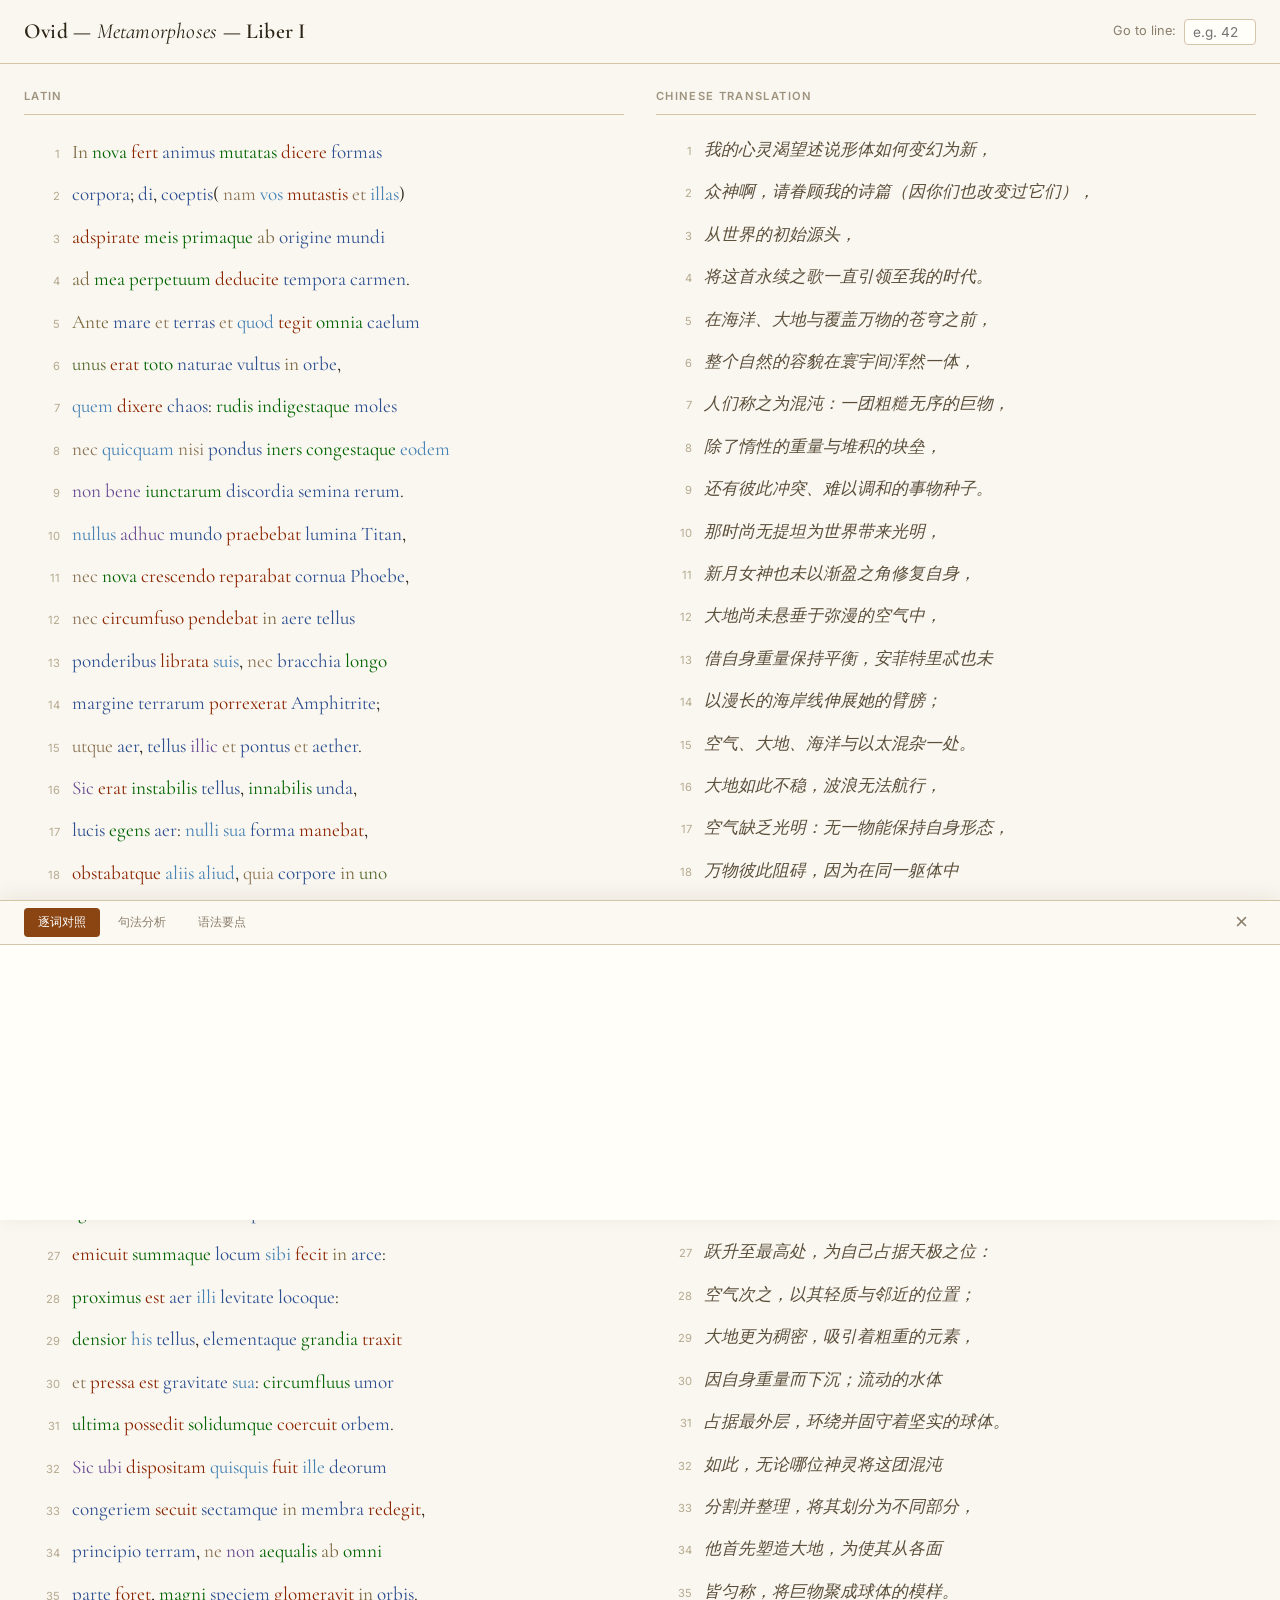
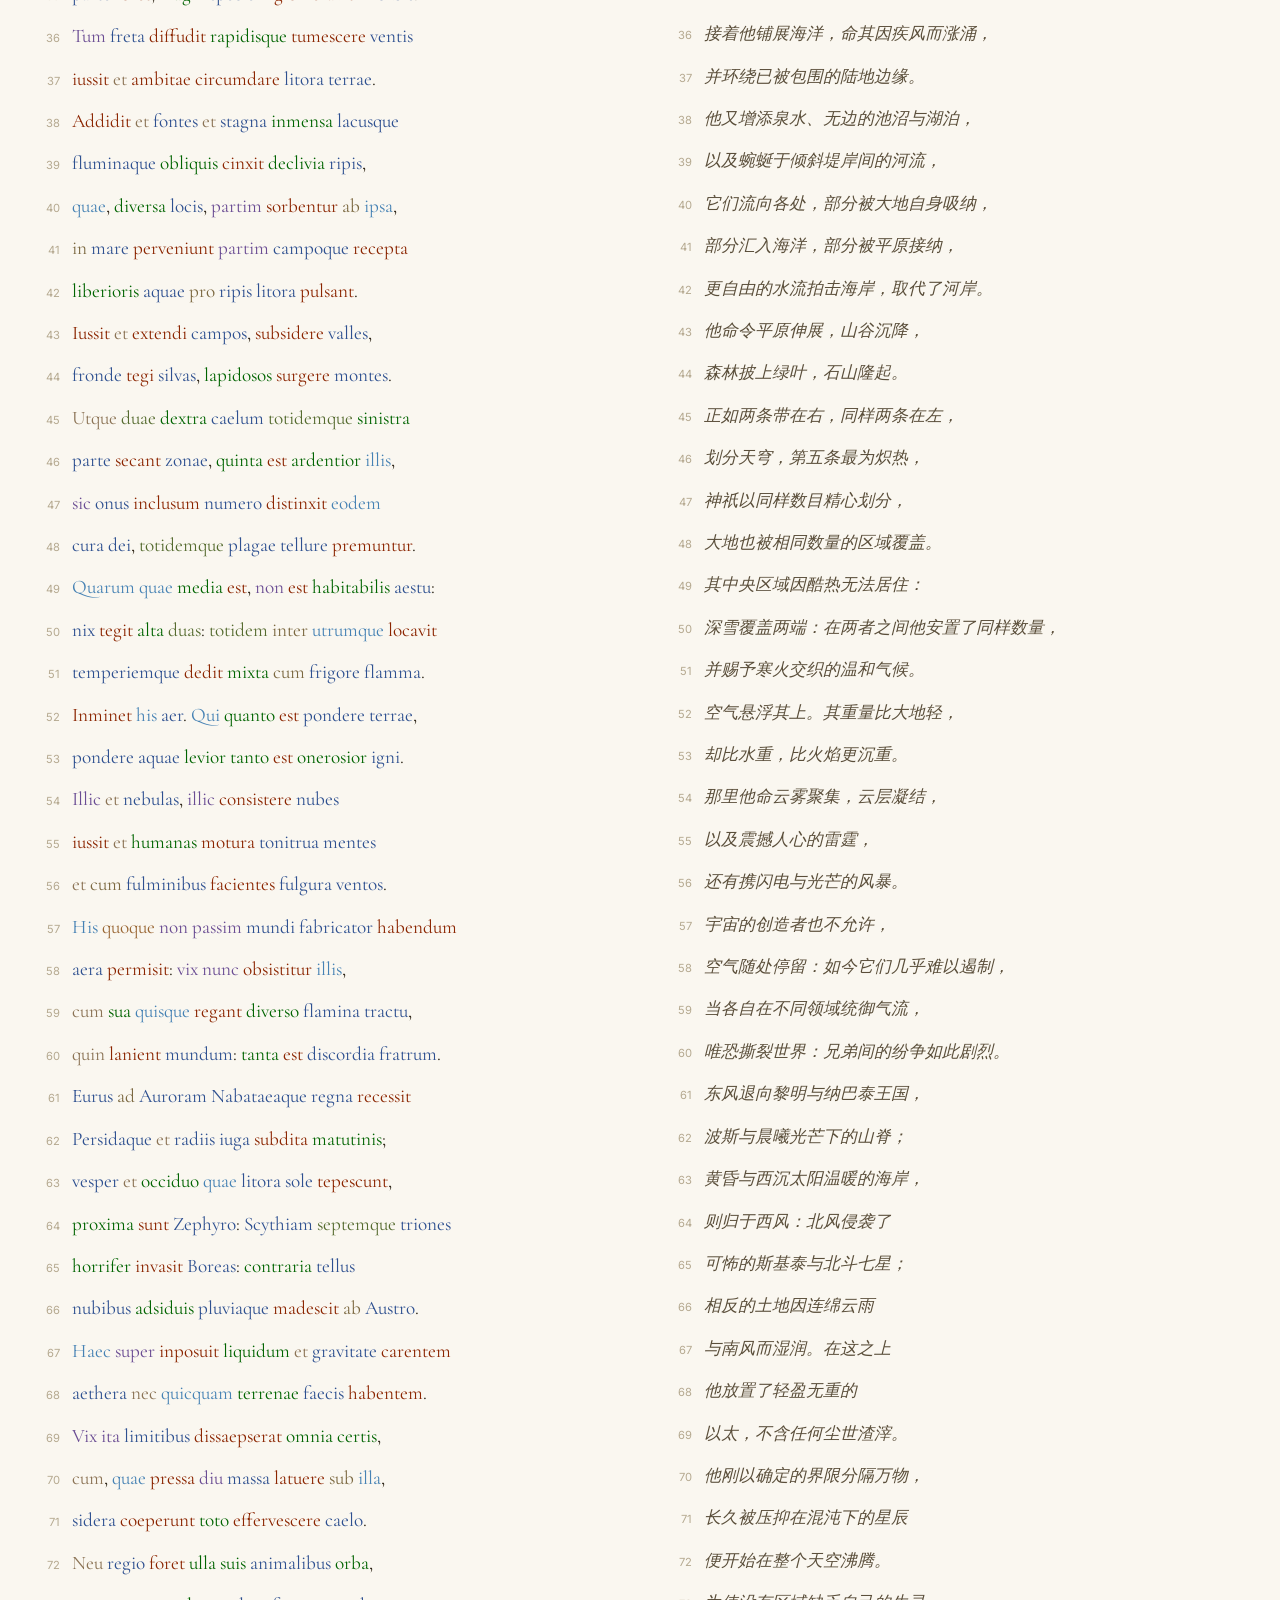
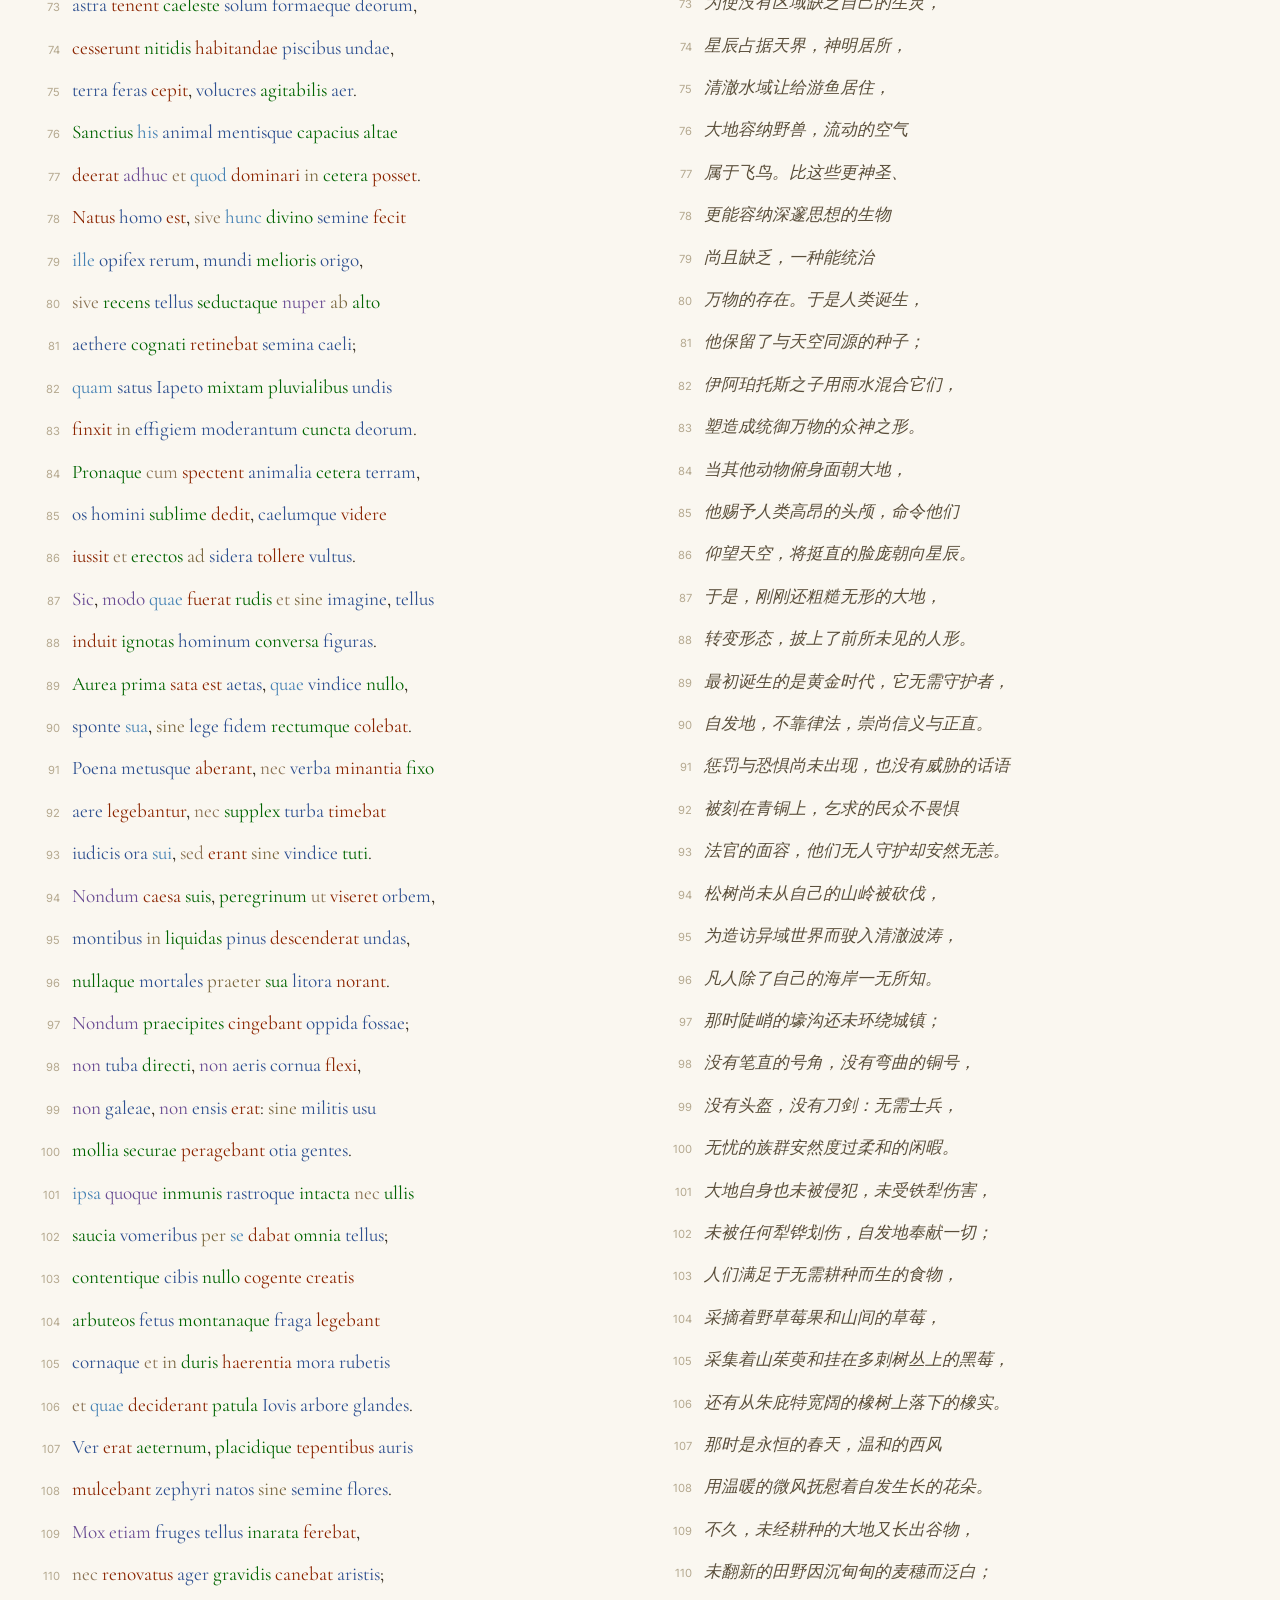
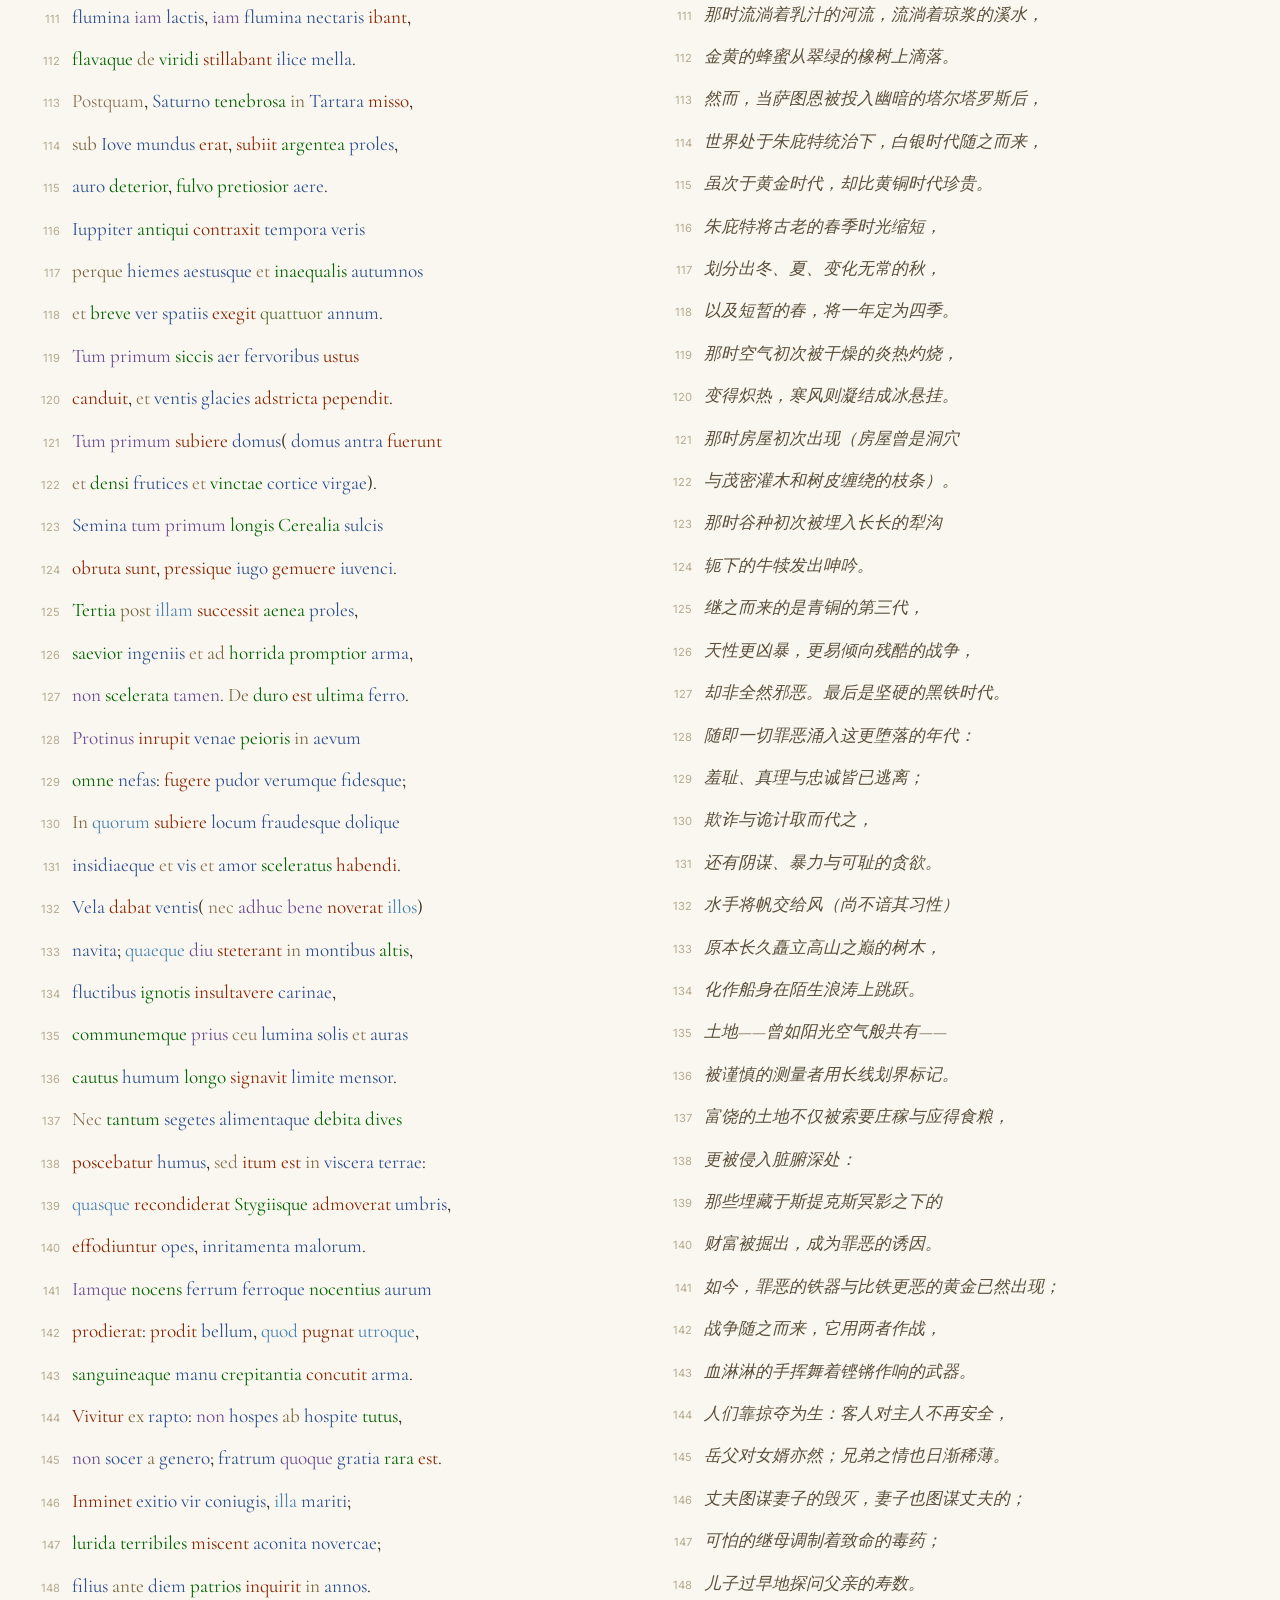
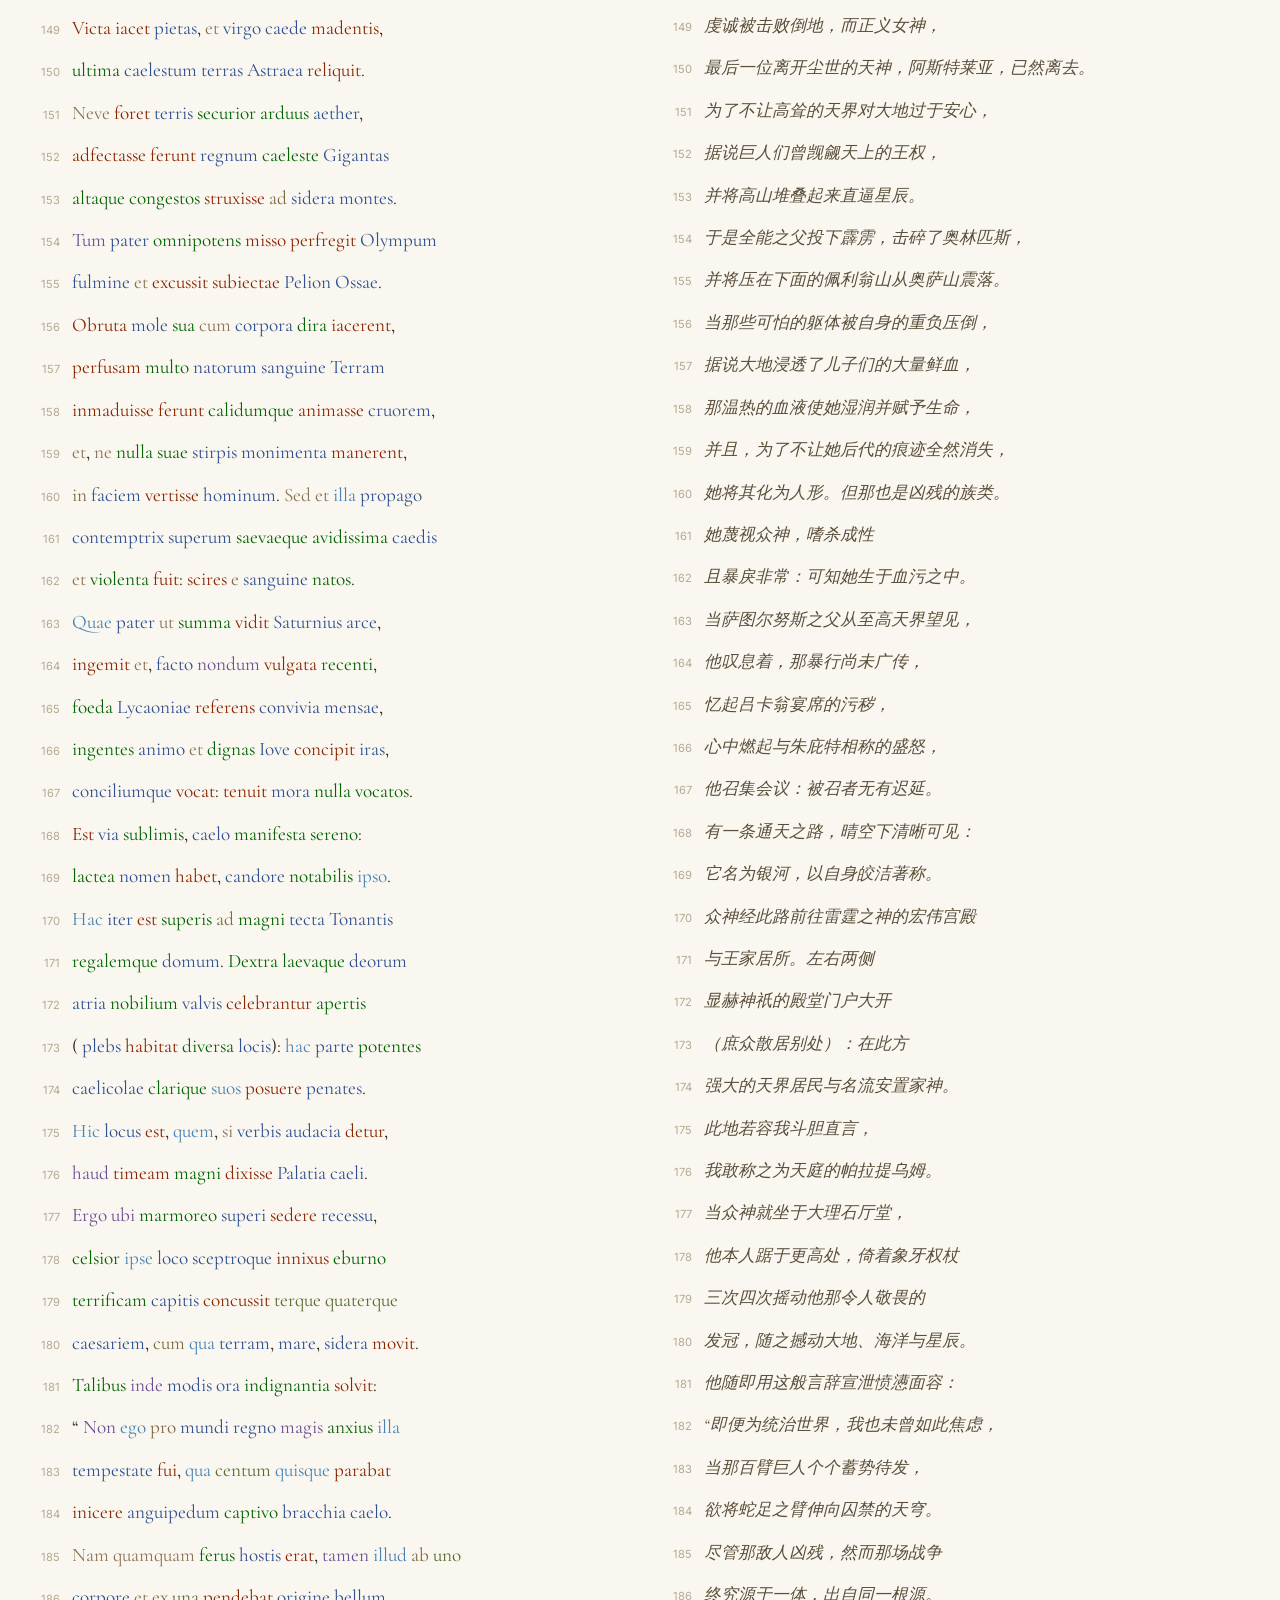
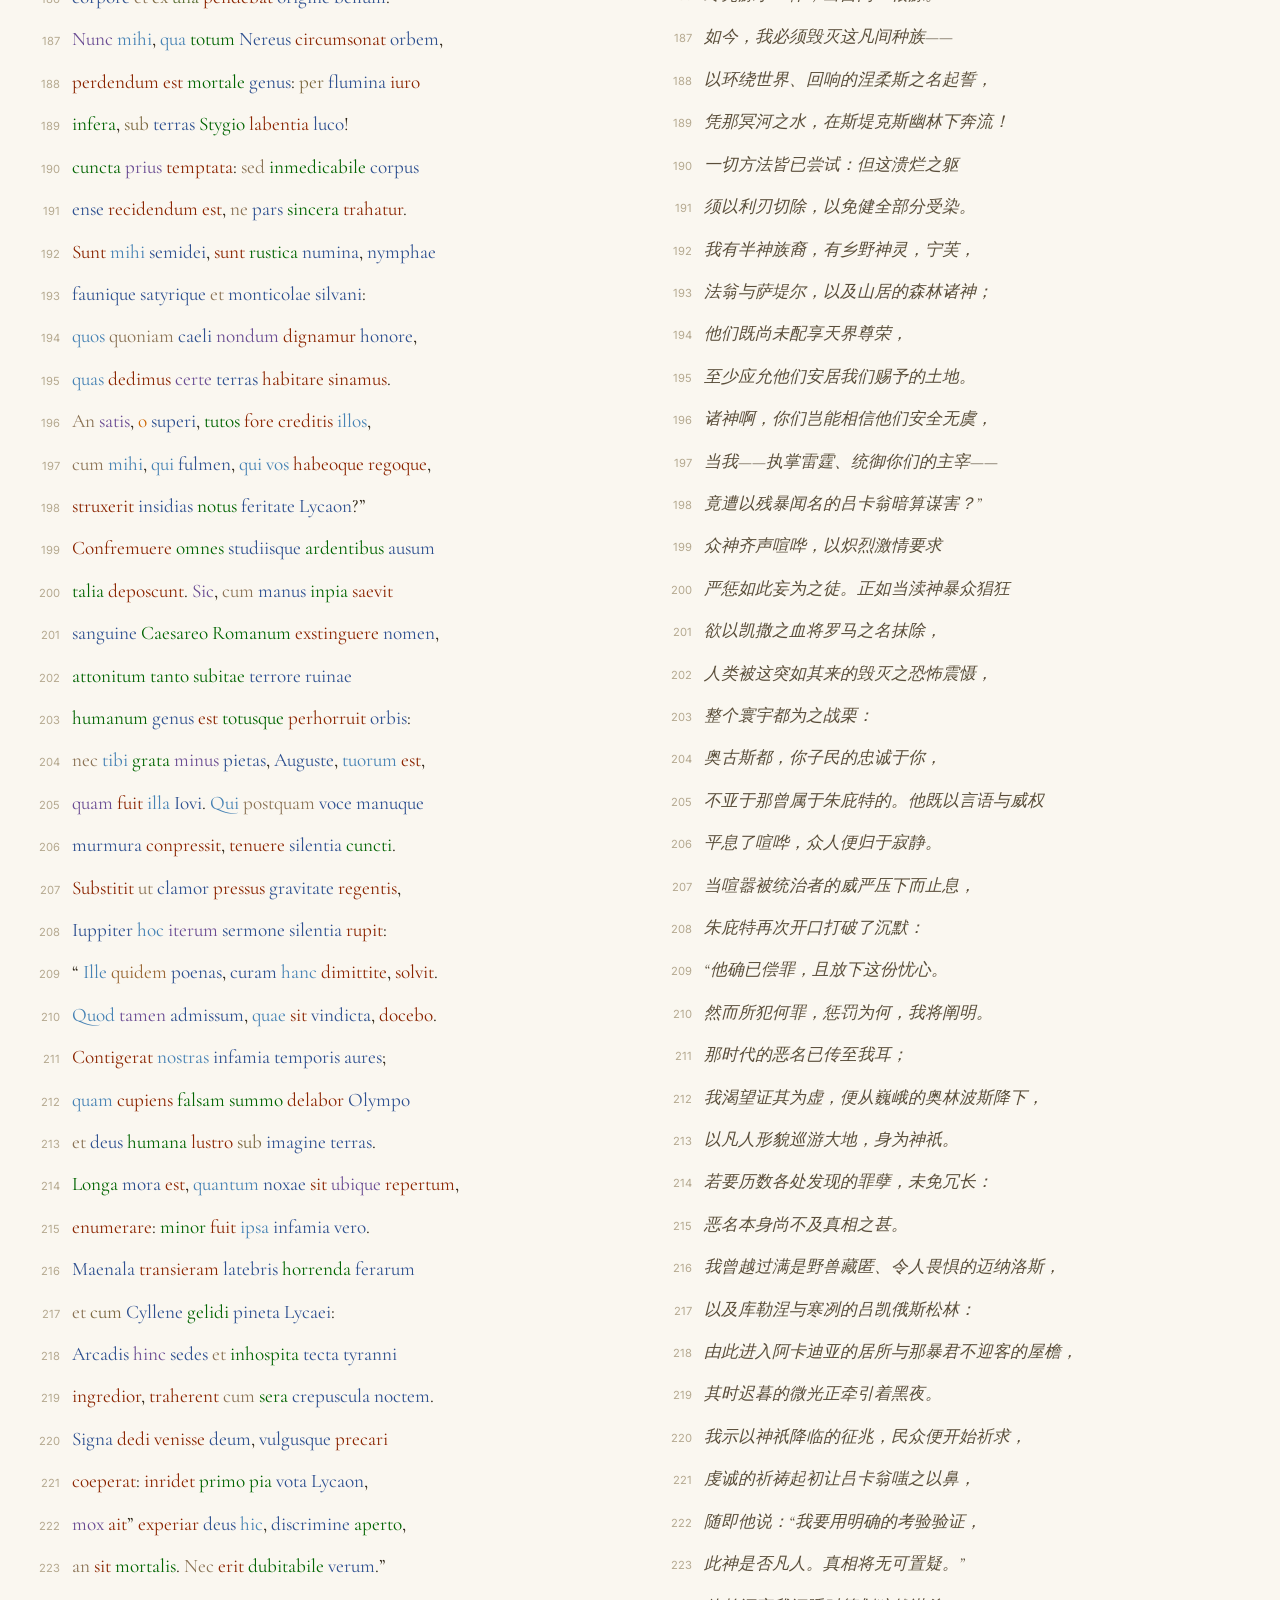
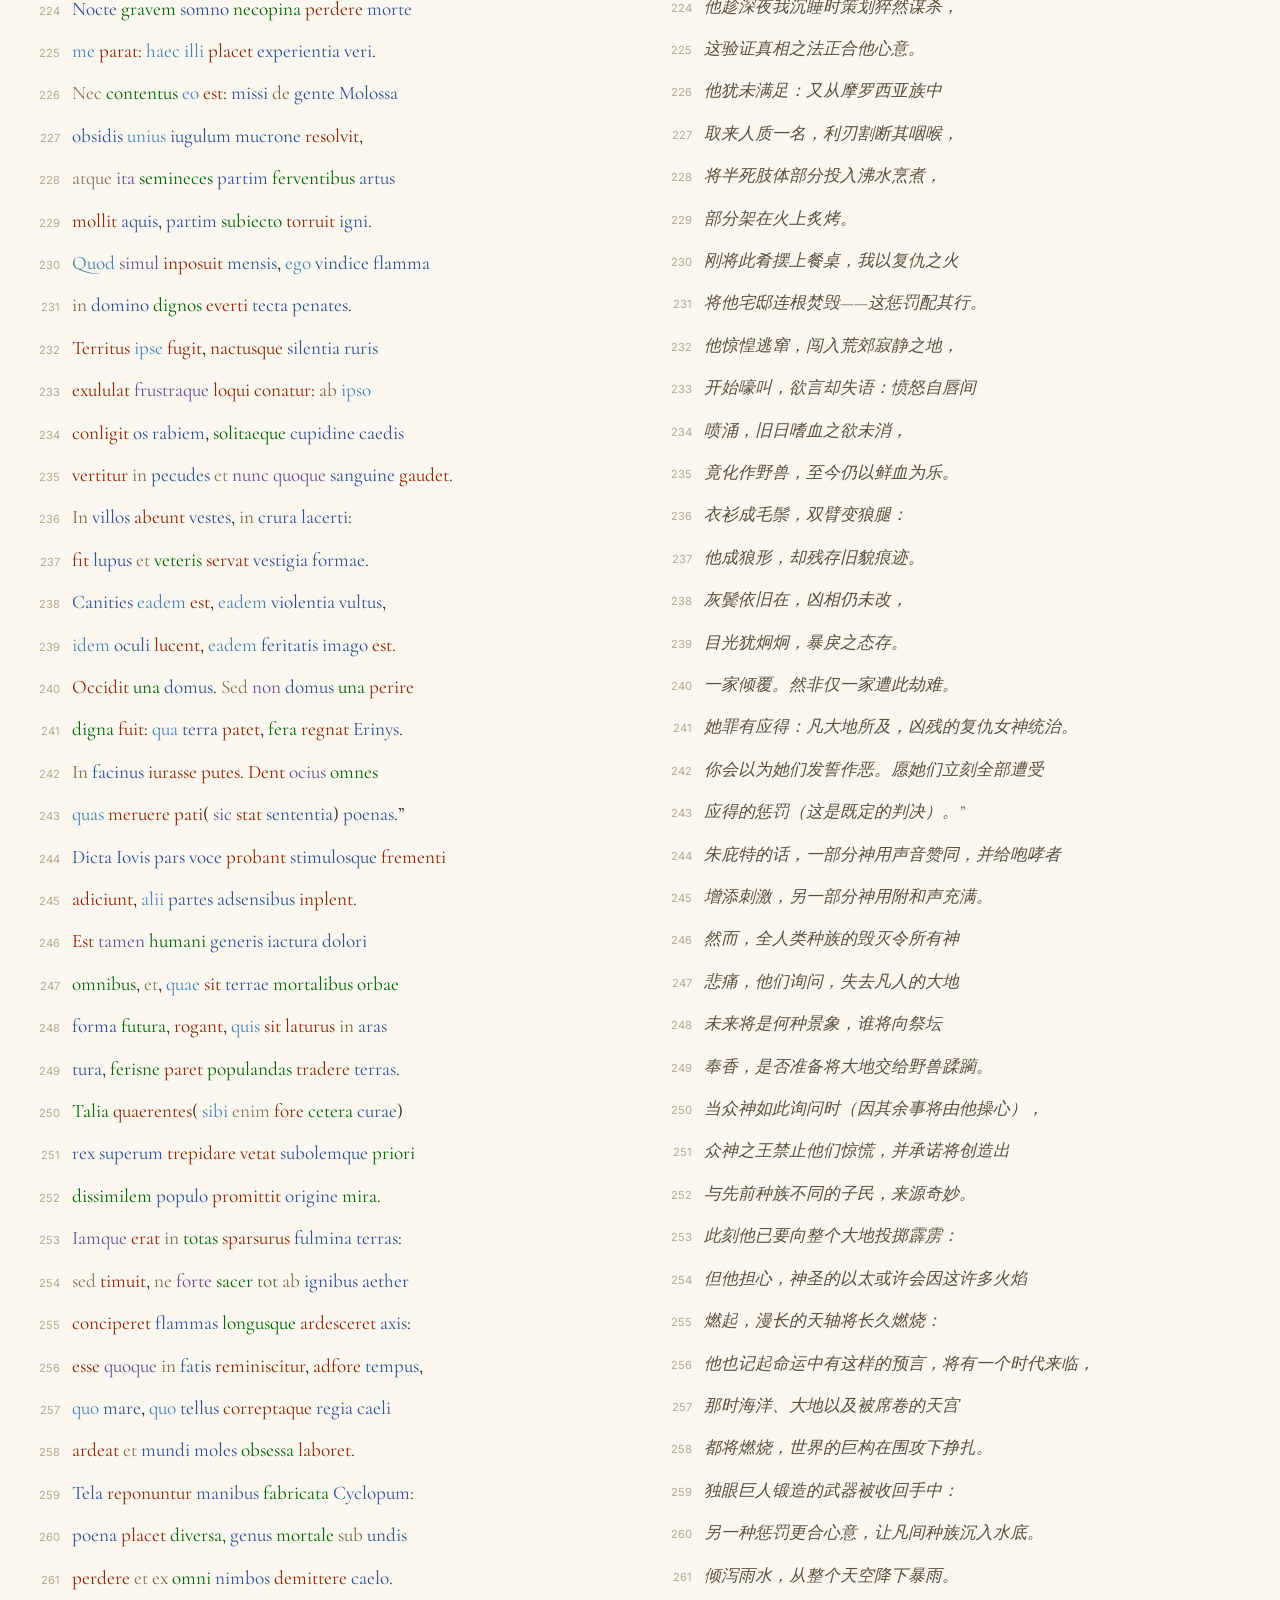
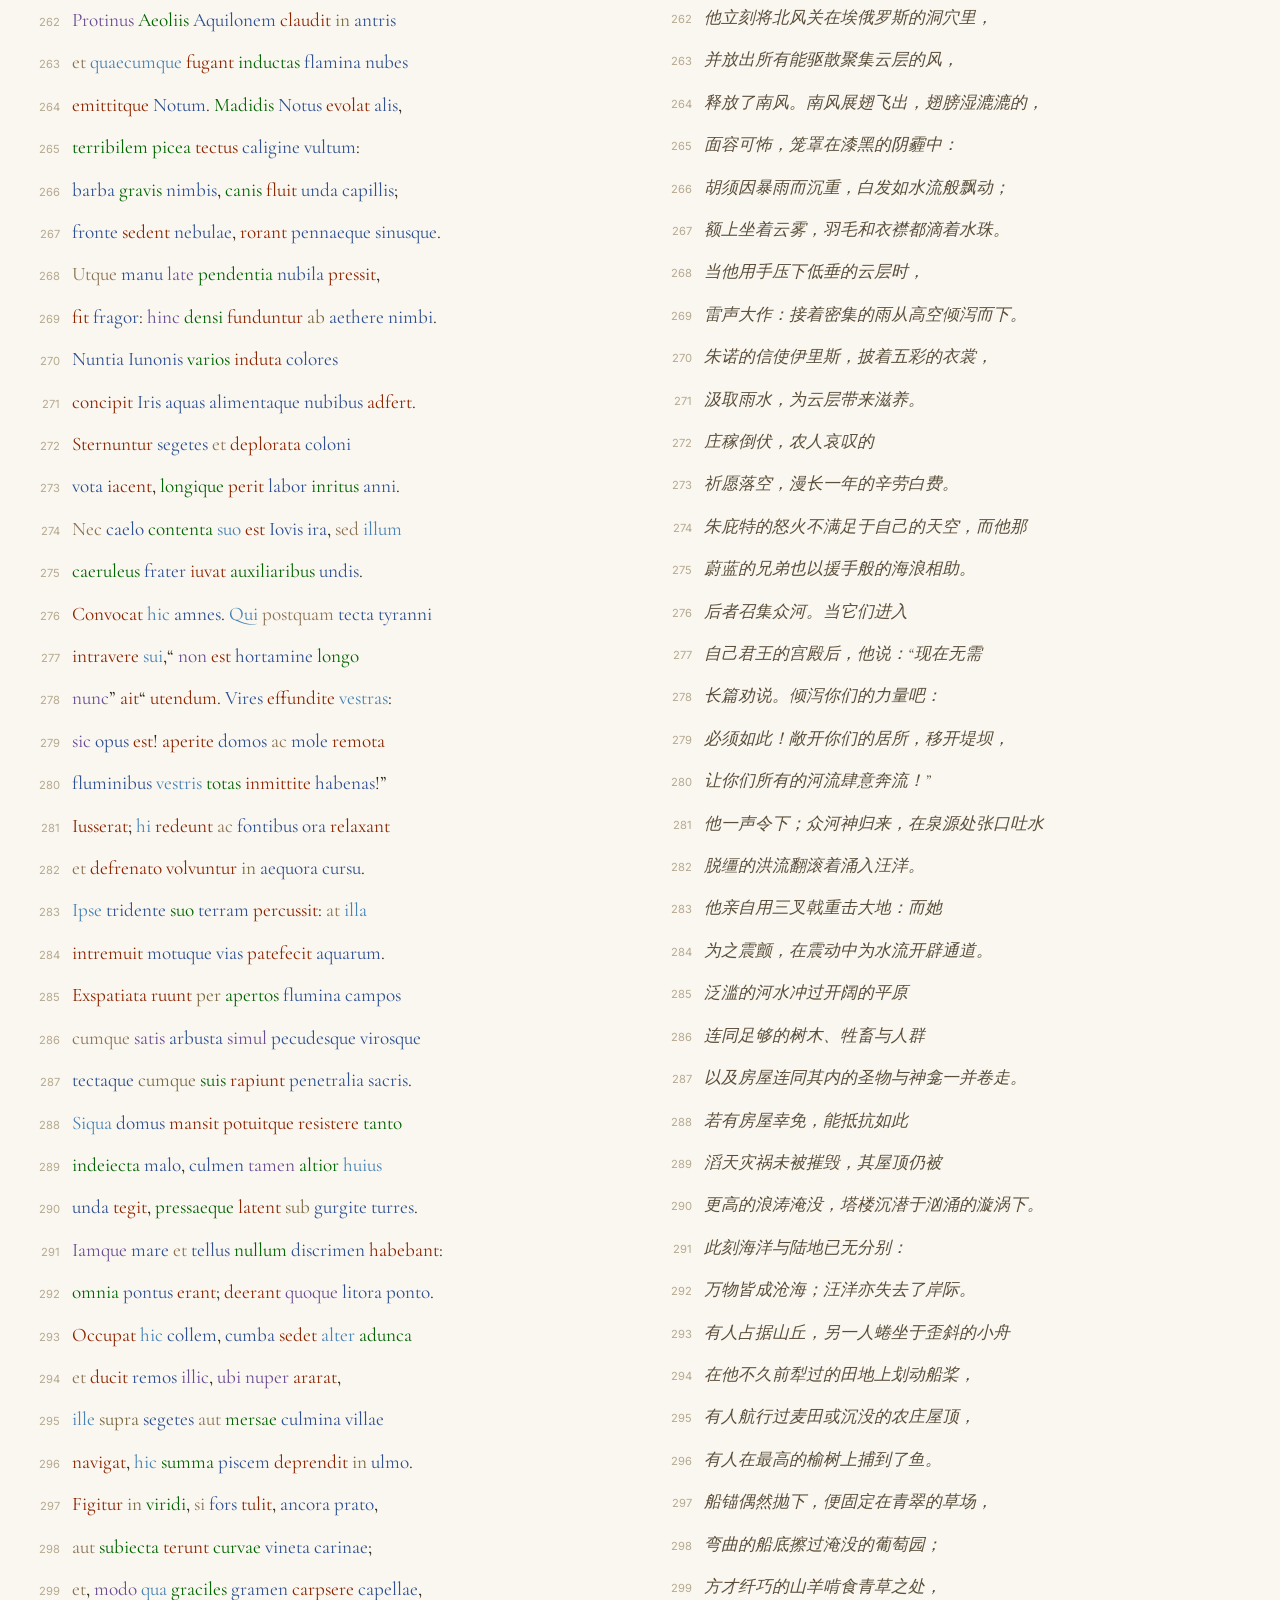
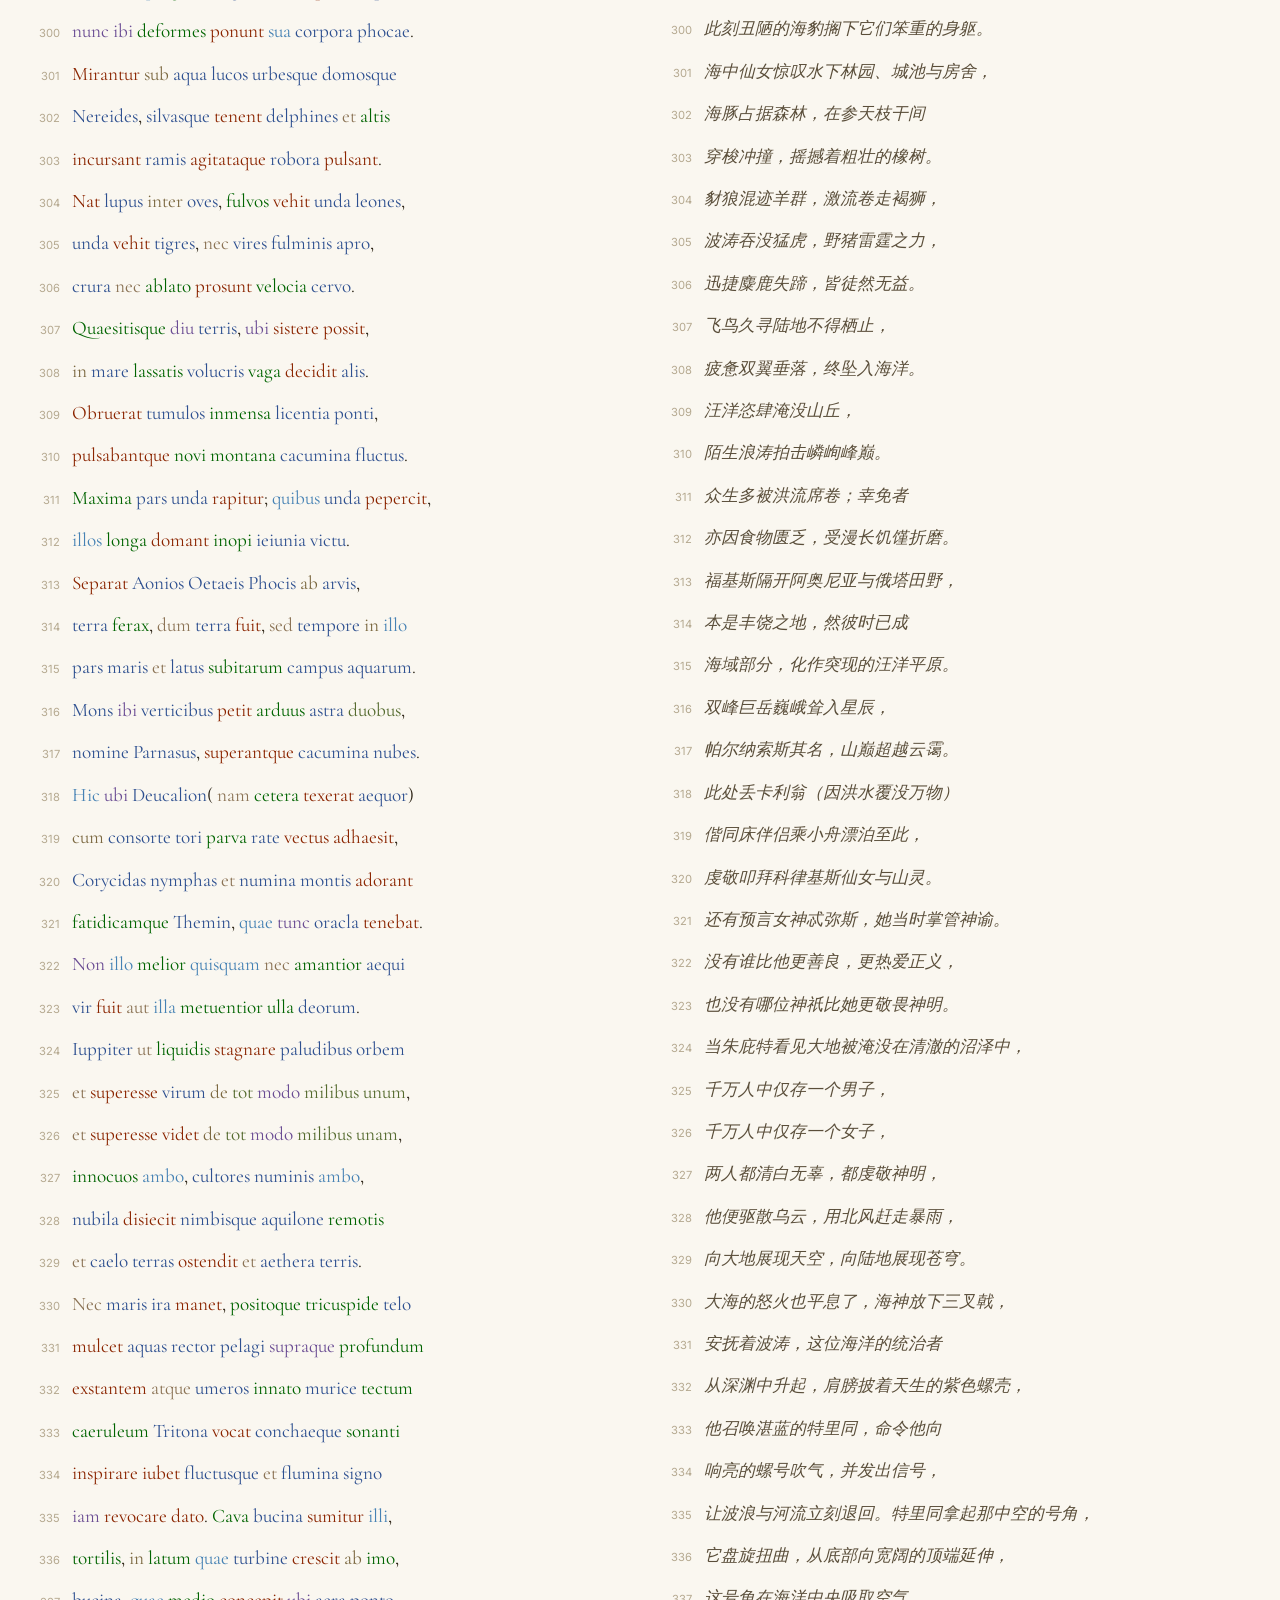
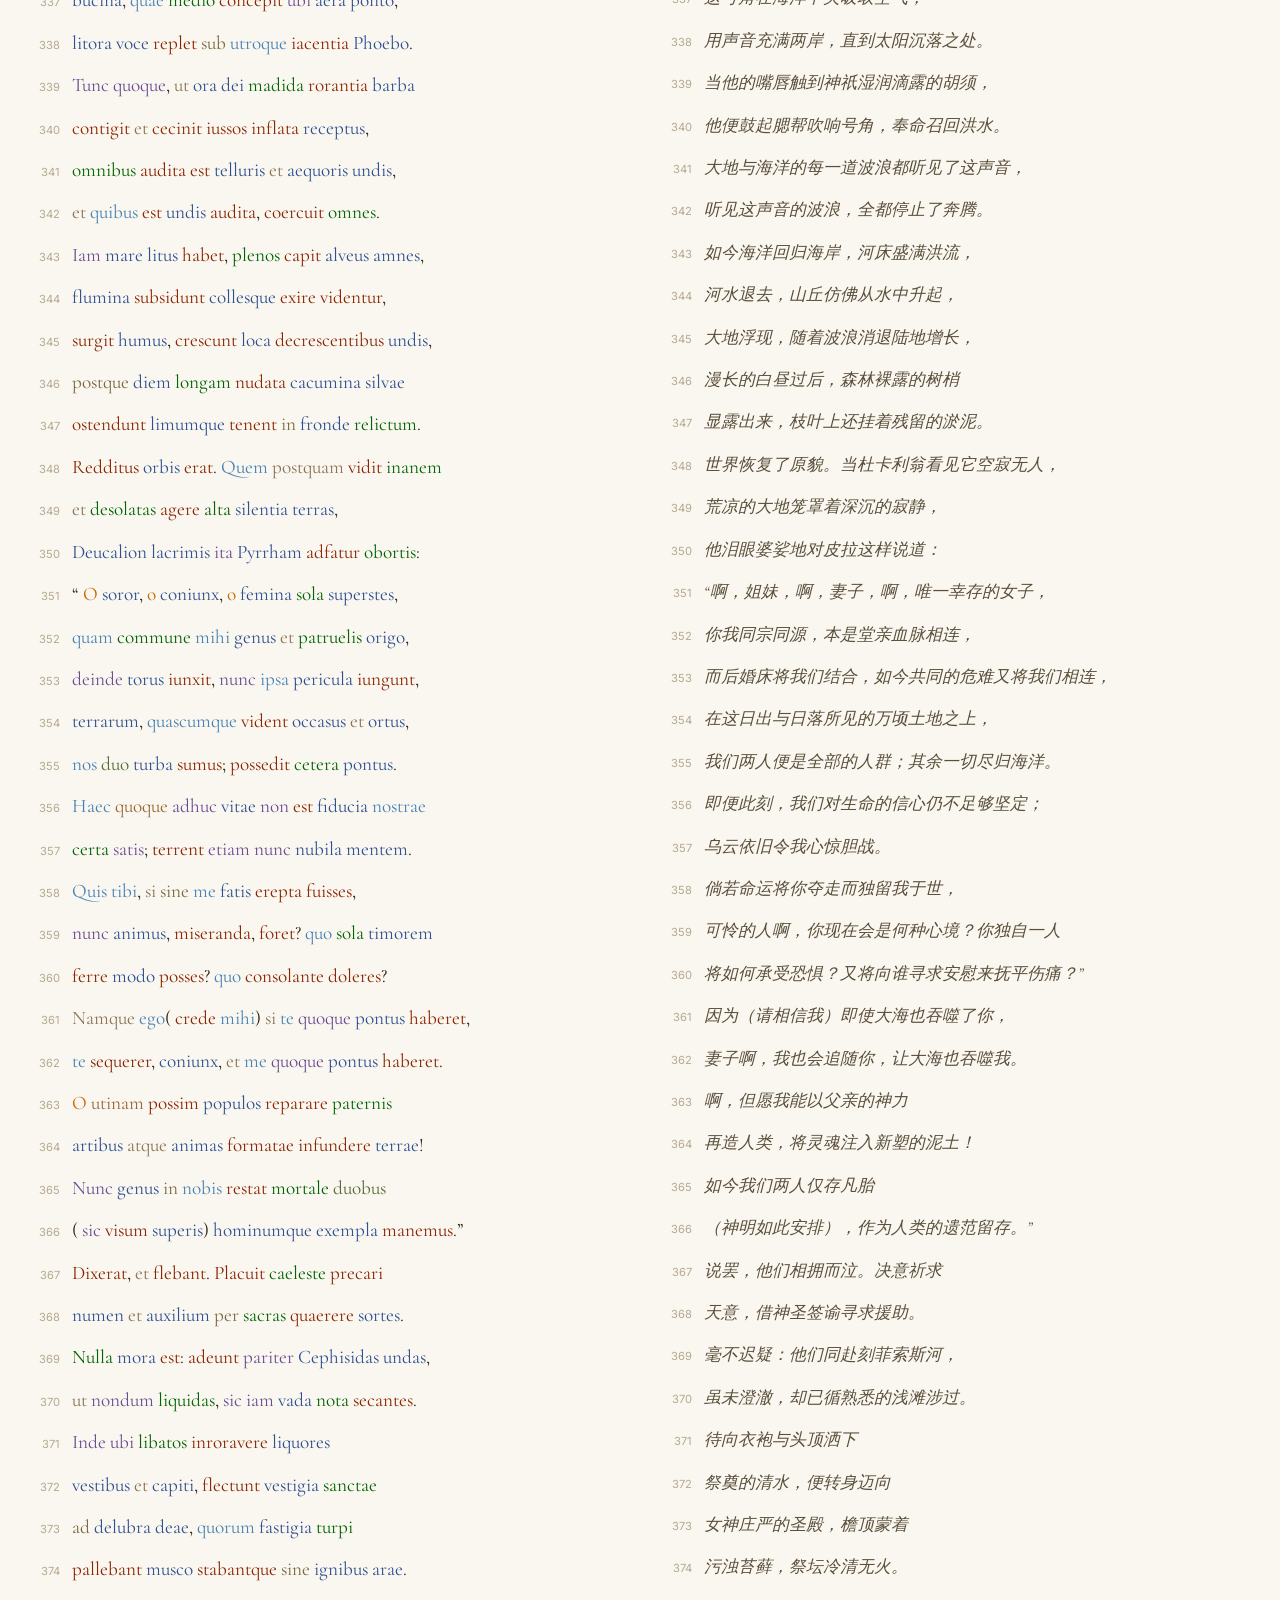
==== index.html @ 6331d8e8 "Latin text visualization for Ovid's Metamorphoses Book 1 Interactive reading tool with word-level mo" ====
<!DOCTYPE html>
<html lang="en">
<head>
  <meta charset="UTF-8">
  <meta name="viewport" content="width=device-width, initial-scale=1.0">
  <title>Ovid - Metamorphoses - Liber I</title>

  <!-- Google Fonts -->
  <link rel="preconnect" href="https://fonts.googleapis.com">
  <link rel="preconnect" href="https://fonts.gstatic.com" crossorigin>
  <link href="https://fonts.googleapis.com/css2?family=Cormorant+Garamond:ital,wght@0,400;0,600;0,700;1,400;1,600&family=Inter:wght@400;500;600&display=swap" rel="stylesheet">

  <link rel="stylesheet" href="css/style.css">
</head>
<body>

  <!-- Header -->
  <header class="header">
    <div class="header-inner">
      <div class="header-title">
        <h1>Ovid &mdash; <em>Metamorphoses</em> &mdash; Liber I</h1>
      </div>
      <div class="header-nav">
        <label for="line-jump" class="line-jump-label">Go to line:</label>
        <input type="number" id="line-jump" class="line-jump-input" min="1" placeholder="e.g. 42">
      </div>
    </div>
  </header>

  <!-- Loading overlay -->
  <div id="loading-overlay" class="loading-overlay">
    <div class="spinner"></div>
    <p class="loading-text">Loading text...</p>
  </div>

  <!-- Main two-column layout: paired rows -->
  <main class="main-content" id="main-content">
    <h2 class="column-heading">Latin</h2>
    <h2 class="column-heading">Chinese Translation</h2>
    <!-- Lines are rendered as paired grid cells by app.js -->
  </main>

  <!-- Word tooltip (created dynamically, but we keep a container) -->
  <div id="tooltip" class="tooltip" role="tooltip" aria-hidden="true"></div>

  <!-- Commentary panel (hidden by default, slides up) -->
  <aside id="commentary-panel" class="commentary-panel" aria-hidden="true">
    <div class="commentary-header">
      <div class="commentary-tabs">
        <button class="tab-btn active" data-tab="interlinear">逐词对照</button>
        <button class="tab-btn" data-tab="syntax">句法分析</button>
        <button class="tab-btn" data-tab="grammar">语法要点</button>
      </div>
      <button class="commentary-close" id="commentary-close" aria-label="Close commentary">&times;</button>
    </div>
    <div class="commentary-body">
      <div class="tab-content active" id="tab-interlinear"></div>
      <div class="tab-content" id="tab-syntax"></div>
      <div class="tab-content" id="tab-grammar"></div>
    </div>
  </aside>

  <script type="module" src="js/app.js"></script>
</body>
</html>
---- css/style.css ----
/* ==========================================================================
   Latin Visualization - Stylesheet
   ========================================================================== */

/* --- Custom Properties --- */
:root {
  --bg: #FAF7F0;
  --text: #2C2416;
  --accent: #8B4513;
  --highlight: #F5E6CC;
  --border: #D4C5A9;
  --tooltip-bg: #FFFEF9;

  --font-latin: 'Cormorant Garamond', 'Georgia', serif;
  --font-ui: 'Inter', -apple-system, BlinkMacSystemFont, sans-serif;

  --header-height: 64px;
  --commentary-height: 320px;
}

/* --- Reset & Base --- */
*,
*::before,
*::after {
  box-sizing: border-box;
  margin: 0;
  padding: 0;
}

html {
  scroll-behavior: smooth;
  font-size: 16px;
}

body {
  font-family: var(--font-ui);
  background: var(--bg);
  color: var(--text);
  min-height: 100vh;
  line-height: 1.6;
}

/* --- Loading Overlay --- */
.loading-overlay {
  position: fixed;
  inset: 0;
  z-index: 1000;
  display: flex;
  flex-direction: column;
  align-items: center;
  justify-content: center;
  background: var(--bg);
  transition: opacity 0.4s ease;
}

.loading-overlay.hidden {
  opacity: 0;
  pointer-events: none;
}

.spinner {
  width: 40px;
  height: 40px;
  border: 3px solid var(--border);
  border-top-color: var(--accent);
  border-radius: 50%;
  animation: spin 0.8s linear infinite;
}

@keyframes spin {
  to { transform: rotate(360deg); }
}

.loading-text {
  margin-top: 16px;
  font-family: var(--font-ui);
  font-size: 0.875rem;
  color: var(--accent);
  letter-spacing: 0.02em;
}

/* --- Header --- */
.header {
  position: sticky;
  top: 0;
  z-index: 100;
  background: rgba(250, 247, 240, 0.85);
  backdrop-filter: blur(12px);
  -webkit-backdrop-filter: blur(12px);
  border-bottom: 1px solid var(--border);
  height: var(--header-height);
}

.header-inner {
  max-width: 1400px;
  margin: 0 auto;
  padding: 0 24px;
  height: 100%;
  display: flex;
  align-items: center;
  justify-content: space-between;
  gap: 16px;
}

.header-title h1 {
  font-family: var(--font-latin);
  font-size: 1.35rem;
  font-weight: 600;
  color: var(--text);
  letter-spacing: 0.01em;
}

.header-title h1 em {
  font-style: italic;
  font-weight: 400;
}

.header-nav {
  display: flex;
  align-items: center;
  gap: 8px;
}

.line-jump-label {
  font-size: 0.8rem;
  color: #8a7e6b;
  white-space: nowrap;
}

.line-jump-input {
  width: 72px;
  padding: 4px 8px;
  font-family: var(--font-ui);
  font-size: 0.85rem;
  border: 1px solid var(--border);
  border-radius: 4px;
  background: var(--tooltip-bg);
  color: var(--text);
  outline: none;
  transition: border-color 0.2s;
}

.line-jump-input:focus {
  border-color: var(--accent);
}

/* Hide number input spinners */
.line-jump-input::-webkit-outer-spin-button,
.line-jump-input::-webkit-inner-spin-button {
  -webkit-appearance: none;
  margin: 0;
}
.line-jump-input[type=number] {
  -moz-appearance: textfield;
}

/* --- Main Content: Two-Column Grid (paired rows) --- */
.main-content {
  max-width: 1400px;
  margin: 0 auto;
  padding: 24px 24px 120px;
  display: grid;
  grid-template-columns: 1fr 1fr;
  gap: 0 32px;
}

.column-heading {
  font-family: var(--font-ui);
  font-size: 0.7rem;
  font-weight: 600;
  text-transform: uppercase;
  letter-spacing: 0.12em;
  color: #9e937e;
  margin-bottom: 16px;
  padding-bottom: 8px;
  border-bottom: 1px solid var(--border);
}

/* --- Lines --- */
.line {
  display: flex;
  align-items: baseline;
  gap: 12px;
  padding: 2px 4px;
  border-radius: 3px;
  transition: background-color 0.2s ease;
}

.line.active {
  background-color: var(--highlight);
}

.line-num {
  flex-shrink: 0;
  width: 32px;
  text-align: right;
  font-family: var(--font-ui);
  font-size: 0.7rem;
  color: #b5a990;
  cursor: pointer;
  user-select: none;
  transition: color 0.15s;
  line-height: 2;
}

.line-num:hover {
  color: var(--accent);
}

.line-text {
  flex: 1;
}

/* --- Latin Text Styling --- */
.column-latin .line-text {
  font-family: var(--font-latin);
  font-size: 1.2rem;
  line-height: 2;
  color: var(--text);
}

/* --- English Text Styling --- */
.column-english .line-text {
  font-family: var(--font-latin);
  font-size: 1.05rem;
  font-style: italic;
  line-height: 2;
  color: #5a4e3a;
}

/* --- Word Spans --- */
.word {
  cursor: pointer;
  position: relative;
  transition: color 0.15s ease;
  padding: 1px 0;
}

.word:hover {
  text-decoration: underline;
  text-decoration-style: dotted;
  text-underline-offset: 3px;
  text-decoration-color: var(--border);
}

.word.selected {
  background-color: var(--highlight);
  border-radius: 2px;
}

/* --- POS Coloring (subtle) --- */
.word-noun { color: #2E5090; }
.word-verb { color: #8B2500; }
.word-adj  { color: #006400; }
.word-adv  { color: #6A4C93; }
.word-prep { color: #7B6840; }
.word-conj { color: #8B7355; }
.word-pron { color: #4682B4; }
.word-part { color: #996633; }
.word-intj { color: #CC6600; }
.word-num  { color: #556B2F; }

/* --- Tooltip Card --- */
.tooltip {
  position: absolute;
  z-index: 200;
  max-width: 320px;
  min-width: 200px;
  padding: 14px 16px;
  background: var(--tooltip-bg);
  border: 1px solid var(--border);
  border-radius: 8px;
  box-shadow: 0 4px 20px rgba(44, 36, 22, 0.12),
              0 1px 4px rgba(44, 36, 22, 0.06);
  font-family: var(--font-ui);
  font-size: 0.85rem;
  line-height: 1.5;
  opacity: 0;
  pointer-events: none;
  transform: translateY(4px);
  transition: opacity 0.2s ease, transform 0.2s ease;
}

.tooltip.visible {
  opacity: 1;
  pointer-events: auto;
  transform: translateY(0);
}

.tooltip-lemma {
  font-family: var(--font-latin);
  font-size: 1.15rem;
  font-weight: 700;
  color: var(--text);
  margin-bottom: 4px;
}

.tooltip-pos {
  display: inline-block;
  padding: 1px 8px;
  font-size: 0.65rem;
  font-weight: 600;
  text-transform: uppercase;
  letter-spacing: 0.08em;
  color: white;
  background: var(--accent);
  border-radius: 3px;
  margin-bottom: 8px;
}

.tooltip-features {
  font-size: 0.78rem;
  color: #6d5f4a;
  margin-bottom: 6px;
}

.tooltip-features span {
  display: inline-block;
  margin-right: 6px;
  padding: 1px 5px;
  background: #f0ebe0;
  border-radius: 3px;
  font-size: 0.72rem;
}

.tooltip-gloss {
  font-style: italic;
  color: #5a4e3a;
  padding-top: 6px;
  border-top: 1px solid #eae4d6;
}

/* --- Commentary Panel --- */
.commentary-panel {
  position: fixed;
  bottom: 0;
  left: 0;
  right: 0;
  z-index: 150;
  height: var(--commentary-height);
  background: var(--tooltip-bg);
  border-top: 1px solid var(--border);
  box-shadow: 0 -4px 20px rgba(44, 36, 22, 0.08);
  transform: translateY(100%);
  transition: transform 0.3s ease;
}

.commentary-panel.open {
  transform: translateY(0);
}

.commentary-header {
  display: flex;
  align-items: center;
  justify-content: space-between;
  padding: 0 24px;
  height: 44px;
  border-bottom: 1px solid var(--border);
  background: rgba(250, 247, 240, 0.6);
}

.commentary-tabs {
  display: flex;
  gap: 4px;
}

.tab-btn {
  font-family: var(--font-ui);
  font-size: 0.78rem;
  font-weight: 500;
  padding: 6px 14px;
  border: none;
  border-radius: 4px;
  background: transparent;
  color: #8a7e6b;
  cursor: pointer;
  transition: all 0.15s;
}

.tab-btn:hover {
  background: #f0ebe0;
  color: var(--text);
}

.tab-btn.active {
  background: var(--accent);
  color: white;
}

.commentary-close {
  font-size: 1.4rem;
  line-height: 1;
  border: none;
  background: none;
  color: #8a7e6b;
  cursor: pointer;
  padding: 4px 8px;
  border-radius: 4px;
  transition: all 0.15s;
}

.commentary-close:hover {
  color: var(--text);
  background: #f0ebe0;
}

.commentary-body {
  padding: 16px 24px;
  height: calc(var(--commentary-height) - 44px);
  overflow-y: auto;
}

.tab-content {
  display: none;
  font-family: var(--font-ui);
  font-size: 0.88rem;
  line-height: 1.7;
  color: var(--text);
}

.tab-content.active {
  display: block;
}

.tab-content h3 {
  font-family: var(--font-latin);
  font-size: 1.1rem;
  font-weight: 600;
  margin-bottom: 8px;
  color: var(--accent);
}

.tab-content p {
  margin-bottom: 8px;
}

.tab-content ul {
  margin: 8px 0;
  padding-left: 20px;
}

.tab-content li {
  margin-bottom: 4px;
}

.vocab-entry {
  margin-bottom: 10px;
  padding-bottom: 8px;
  border-bottom: 1px solid #eae4d6;
}

.vocab-entry:last-child {
  border-bottom: none;
}

.vocab-lemma {
  font-family: var(--font-latin);
  font-weight: 700;
  color: var(--text);
}

.vocab-gloss {
  font-style: italic;
  color: #5a4e3a;
}

/* --- Interlinear Gloss --- */
.interlinear-container {
  display: flex;
  flex-wrap: wrap;
  gap: 2px 12px;
  margin-bottom: 16px;
  padding: 12px 0;
}

.interlinear-pair {
  display: flex;
  flex-direction: column;
  align-items: center;
  min-width: 36px;
}

.il-latin {
  font-family: var(--font-latin);
  font-size: 1.05rem;
  font-weight: 600;
  color: var(--text);
  line-height: 1.4;
}

.il-gloss {
  font-size: 0.78rem;
  color: var(--accent);
  line-height: 1.3;
  white-space: nowrap;
}

/* --- Reorder Section --- */
.reorder-section {
  margin-top: 8px;
  padding: 10px 14px;
  background: #f5f0e6;
  border-radius: 6px;
  border-left: 3px solid var(--accent);
}

.section-label {
  font-size: 0.7rem;
  font-weight: 600;
  text-transform: uppercase;
  letter-spacing: 0.08em;
  color: #8a7e6b;
  margin-bottom: 4px;
}

.reorder-latin {
  font-family: var(--font-latin);
  font-size: 1rem;
  color: var(--text);
  margin-bottom: 2px;
}

.reorder-gloss {
  font-size: 0.85rem;
  color: #5a4e3a;
  font-style: italic;
}

/* --- Syntax Breakdown --- */
.syntax-breakdown {
  font-size: 0.88rem;
  line-height: 1.7;
}

.syntax-parts {
  display: flex;
  flex-wrap: wrap;
  gap: 6px 16px;
}

.syntax-part {
  padding: 4px 0;
}

.syntax-role {
  display: inline-block;
  padding: 1px 8px;
  font-size: 0.72rem;
  font-weight: 600;
  text-transform: uppercase;
  letter-spacing: 0.06em;
  color: white;
  background: var(--accent);
  border-radius: 3px;
  margin-right: 4px;
  vertical-align: middle;
}

/* --- Notes List --- */
.notes-list {
  padding-left: 18px;
  font-size: 0.88rem;
  line-height: 1.8;
  color: var(--text);
}

.notes-list li {
  margin-bottom: 6px;
}

.empty-note {
  color: #b5a990;
  font-style: italic;
  font-size: 0.85rem;
}

/* --- Responsive --- */
@media (max-width: 768px) {
  .main-content {
    grid-template-columns: 1fr;
    gap: 24px;
    padding: 16px 16px 140px;
  }

  .header-inner {
    padding: 0 16px;
    flex-wrap: wrap;
    gap: 8px;
  }

  .header-title h1 {
    font-size: 1.1rem;
  }

  .header {
    height: auto;
    padding: 10px 0;
  }

  .column-latin .line-text {
    font-size: 1.05rem;
  }

  .column-english .line-text {
    font-size: 0.95rem;
  }

  .commentary-panel {
    --commentary-height: 240px;
  }

  .commentary-body {
    padding: 12px 16px;
  }

  .tooltip {
    max-width: 280px;
    font-size: 0.82rem;
  }
}

/* --- Scrollbar styling (subtle) --- */
.lines-container::-webkit-scrollbar,
.commentary-body::-webkit-scrollbar {
  width: 6px;
}

.lines-container::-webkit-scrollbar-track,
.commentary-body::-webkit-scrollbar-track {
  background: transparent;
}

.lines-container::-webkit-scrollbar-thumb,
.commentary-body::-webkit-scrollbar-thumb {
  background: var(--border);
  border-radius: 3px;
}

/* --- Selection color --- */
::selection {
  background: var(--highlight);
  color: var(--text);
}
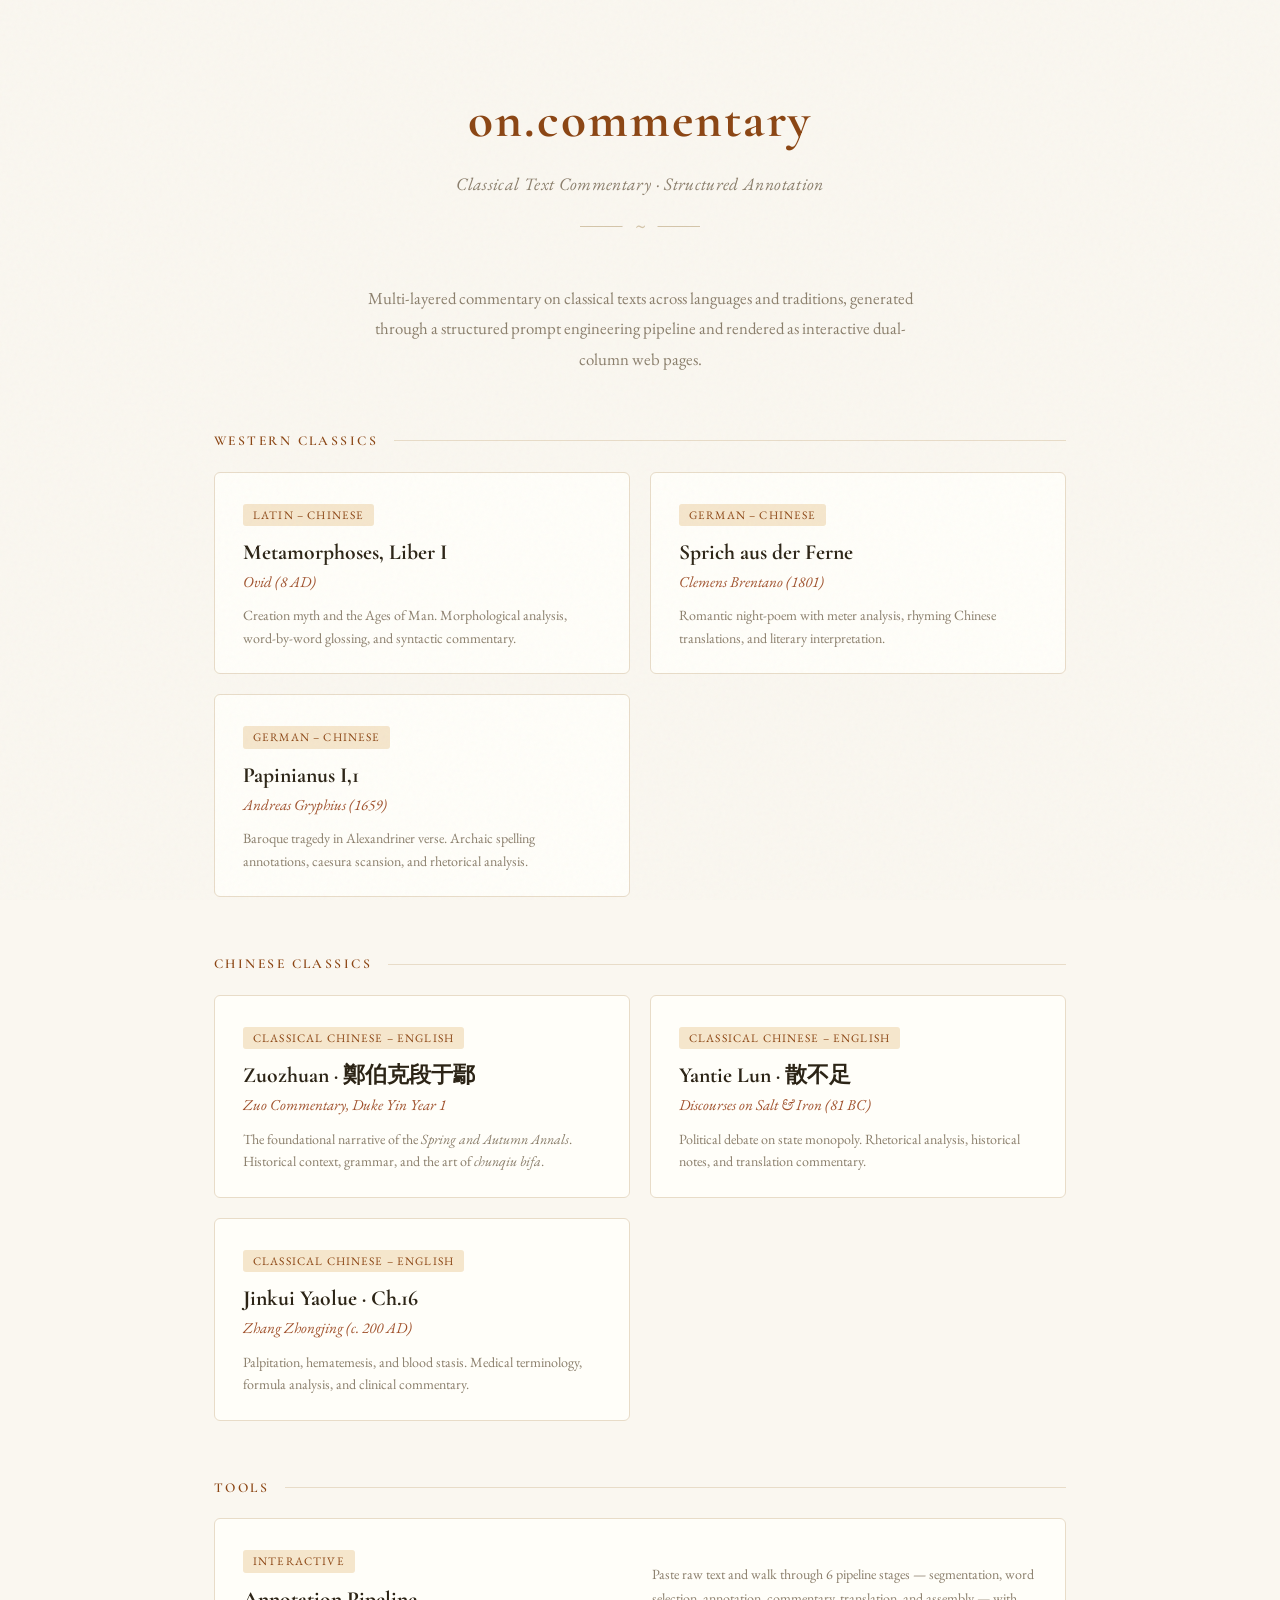
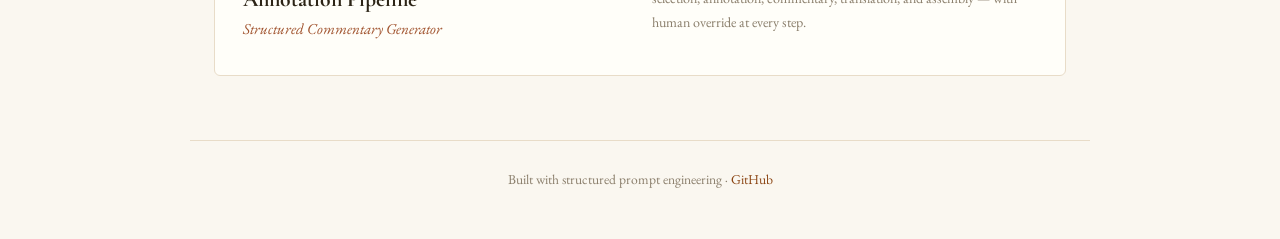
==== commit 5f52ff8e: "Add landing page and presentation slides - Create index.html as central hub linking all commentary p" ====
--- a/index.html
+++ b/index.html
@@ -1,65 +1,330 @@
 <!DOCTYPE html>
 <html lang="en">
 <head>
-  <meta charset="UTF-8">
-  <meta name="viewport" content="width=device-width, initial-scale=1.0">
-  <title>Ovid - Metamorphoses - Liber I</title>
-
-  <!-- Google Fonts -->
-  <link rel="preconnect" href="https://fonts.googleapis.com">
-  <link rel="preconnect" href="https://fonts.gstatic.com" crossorigin>
-  <link href="https://fonts.googleapis.com/css2?family=Cormorant+Garamond:ital,wght@0,400;0,600;0,700;1,400;1,600&family=Inter:wght@400;500;600&display=swap" rel="stylesheet">
-
-  <link rel="stylesheet" href="css/style.css">
+<meta charset="UTF-8">
+<meta name="viewport" content="width=device-width, initial-scale=1.0">
+<title>on.commentary — Classical Text Commentary</title>
+<link rel="preconnect" href="https://fonts.googleapis.com">
+<link rel="preconnect" href="https://fonts.gstatic.com" crossorigin>
+<link href="https://fonts.googleapis.com/css2?family=Cormorant+Garamond:ital,wght@0,400;0,600;0,700;1,400;1,600&family=EB+Garamond:ital,wght@0,400;0,500;0,600;1,400;1,500&family=Noto+Serif+SC:wght@400;600&display=swap" rel="stylesheet">
+<style>
+:root {
+  --bg: #FAF7F0;
+  --bg-deep: #F3EDE0;
+  --text: #2C2416;
+  --text-muted: #8a7e6b;
+  --accent: #8B4513;
+  --accent-light: #A0522D;
+  --border: #D4C5A9;
+  --border-light: #E8DCC8;
+  --card-bg: #FFFEF9;
+  --highlight: #F5E6CC;
+}
+
+* { margin: 0; padding: 0; box-sizing: border-box; }
+
+body {
+  font-family: 'EB Garamond', 'Noto Serif SC', Georgia, serif;
+  background: var(--bg);
+  color: var(--text);
+  line-height: 1.6;
+  min-height: 100vh;
+}
+
+/* ── Decorative grain overlay ── */
+body::before {
+  content: '';
+  position: fixed;
+  inset: 0;
+  background-image: url("data:image/svg+xml,%3Csvg viewBox='0 0 256 256' xmlns='http://www.w3.org/2000/svg'%3E%3Cfilter id='n'%3E%3CfeTurbulence type='fractalNoise' baseFrequency='0.9' numOctaves='4' stitchTiles='stitch'/%3E%3C/filter%3E%3Crect width='100%25' height='100%25' filter='url(%23n)' opacity='0.03'/%3E%3C/svg%3E");
+  pointer-events: none;
+  z-index: 999;
+}
+
+/* ── Header ── */
+header {
+  text-align: center;
+  padding: 80px 24px 20px;
+}
+
+header h1 {
+  font-family: 'Cormorant Garamond', serif;
+  font-size: 3.2rem;
+  font-weight: 700;
+  color: var(--accent);
+  letter-spacing: 0.04em;
+}
+
+header .subtitle {
+  font-size: 1.1rem;
+  color: var(--text-muted);
+  margin-top: 8px;
+  font-style: italic;
+  letter-spacing: 0.02em;
+}
+
+/* ── Decorative rule ── */
+.rule {
+  width: 120px;
+  height: 1px;
+  background: var(--border);
+  margin: 28px auto 0;
+  position: relative;
+}
+.rule::before {
+  content: '~';
+  position: absolute;
+  left: 50%;
+  top: 50%;
+  transform: translate(-50%, -50%);
+  background: var(--bg);
+  padding: 0 12px;
+  color: var(--border);
+  font-size: 1.4rem;
+}
+
+/* ── Intro ── */
+.intro {
+  max-width: 620px;
+  margin: 36px auto 0;
+  text-align: center;
+  font-size: 1.05rem;
+  color: var(--text-muted);
+  line-height: 1.8;
+  padding: 0 24px;
+}
+
+/* ── Section headers ── */
+.section-label {
+  max-width: 900px;
+  margin: 56px auto 20px;
+  padding: 0 24px;
+  font-family: 'Cormorant Garamond', serif;
+  font-size: 0.85rem;
+  font-weight: 600;
+  letter-spacing: 0.18em;
+  text-transform: uppercase;
+  color: var(--accent);
+  display: flex;
+  align-items: center;
+  gap: 16px;
+}
+.section-label::after {
+  content: '';
+  flex: 1;
+  height: 1px;
+  background: var(--border-light);
+}
+
+/* ── Card grid ── */
+.grid {
+  max-width: 900px;
+  margin: 0 auto;
+  padding: 0 24px;
+  display: grid;
+  grid-template-columns: 1fr 1fr;
+  gap: 20px;
+}
+
+.card {
+  background: var(--card-bg);
+  border: 1px solid var(--border-light);
+  border-radius: 6px;
+  padding: 28px 28px 24px;
+  text-decoration: none;
+  color: var(--text);
+  transition: all 0.25s ease;
+  position: relative;
+  overflow: hidden;
+}
+
+.card:hover {
+  border-color: var(--accent);
+  box-shadow: 0 4px 20px rgba(139,69,19,0.08);
+  transform: translateY(-2px);
+}
+
+.card::after {
+  content: '';
+  position: absolute;
+  bottom: 0;
+  left: 0;
+  right: 0;
+  height: 3px;
+  background: var(--accent);
+  transform: scaleX(0);
+  transition: transform 0.3s ease;
+}
+.card:hover::after {
+  transform: scaleX(1);
+}
+
+.card .lang-tag {
+  display: inline-block;
+  font-family: 'EB Garamond', serif;
+  font-size: 0.72rem;
+  letter-spacing: 0.1em;
+  text-transform: uppercase;
+  color: var(--accent);
+  background: var(--highlight);
+  padding: 2px 10px;
+  border-radius: 3px;
+  margin-bottom: 12px;
+}
+
+.card h2 {
+  font-family: 'Cormorant Garamond', serif;
+  font-size: 1.35rem;
+  font-weight: 700;
+  color: var(--text);
+  line-height: 1.3;
+  margin-bottom: 4px;
+}
+
+.card .author {
+  font-size: 0.95rem;
+  color: var(--accent-light);
+  font-style: italic;
+  margin-bottom: 10px;
+}
+
+.card .desc {
+  font-size: 0.88rem;
+  color: var(--text-muted);
+  line-height: 1.6;
+}
+
+/* ── Tool card (full width) ── */
+.card.tool-card {
+  grid-column: 1 / -1;
+  display: grid;
+  grid-template-columns: 1fr 1fr;
+  gap: 24px;
+  align-items: center;
+}
+
+.card.tool-card .tool-desc {
+  font-size: 0.88rem;
+  color: var(--text-muted);
+  line-height: 1.7;
+}
+
+/* ── Footer ── */
+footer {
+  max-width: 900px;
+  margin: 64px auto 0;
+  padding: 28px 24px 48px;
+  border-top: 1px solid var(--border-light);
+  text-align: center;
+  font-size: 0.85rem;
+  color: var(--text-muted);
+}
+
+footer a {
+  color: var(--accent);
+  text-decoration: none;
+}
+footer a:hover { text-decoration: underline; }
+
+/* ── Responsive ── */
+@media (max-width: 640px) {
+  header { padding-top: 48px; }
+  header h1 { font-size: 2.2rem; }
+  .grid { grid-template-columns: 1fr; }
+  .card.tool-card { grid-template-columns: 1fr; }
+}
+</style>
 </head>
 <body>
 
-  <!-- Header -->
-  <header class="header">
-    <div class="header-inner">
-      <div class="header-title">
-        <h1>Ovid &mdash; <em>Metamorphoses</em> &mdash; Liber I</h1>
-      </div>
-      <div class="header-nav">
-        <label for="line-jump" class="line-jump-label">Go to line:</label>
-        <input type="number" id="line-jump" class="line-jump-input" min="1" placeholder="e.g. 42">
-      </div>
+<header>
+  <h1>on.commentary</h1>
+  <p class="subtitle">Classical Text Commentary &middot; Structured Annotation</p>
+  <div class="rule"></div>
+</header>
+
+<p class="intro">
+  Multi-layered commentary on classical texts across languages and traditions,
+  generated through a structured prompt engineering pipeline
+  and rendered as interactive dual-column web pages.
+</p>
+
+<!-- ── Western Classics ── -->
+<div class="section-label">Western Classics</div>
+<div class="grid">
+
+  <a class="card" href="ovid.html">
+    <span class="lang-tag">Latin &ndash; Chinese</span>
+    <h2>Metamorphoses, Liber I</h2>
+    <p class="author">Ovid (8 AD)</p>
+    <p class="desc">Creation myth and the Ages of Man. Morphological analysis, word-by-word glossing, and syntactic commentary.</p>
+  </a>
+
+  <a class="card" href="brentano.html">
+    <span class="lang-tag">German &ndash; Chinese</span>
+    <h2>Sprich aus der Ferne</h2>
+    <p class="author">Clemens Brentano (1801)</p>
+    <p class="desc">Romantic night-poem with meter analysis, rhyming Chinese translations, and literary interpretation.</p>
+  </a>
+
+  <a class="card" href="gryphius.html">
+    <span class="lang-tag">German &ndash; Chinese</span>
+    <h2>Papinianus I,1</h2>
+    <p class="author">Andreas Gryphius (1659)</p>
+    <p class="desc">Baroque tragedy in Alexandriner verse. Archaic spelling annotations, caesura scansion, and rhetorical analysis.</p>
+  </a>
+
+</div>
+
+<!-- ── Chinese Classics ── -->
+<div class="section-label">Chinese Classics</div>
+<div class="grid">
+
+  <a class="card" href="zuozhuan.html">
+    <span class="lang-tag">Classical Chinese &ndash; English</span>
+    <h2>Zuozhuan &middot; 鄭伯克段于鄢</h2>
+    <p class="author">Zuo Commentary, Duke Yin Year 1</p>
+    <p class="desc">The foundational narrative of the <i>Spring and Autumn Annals</i>. Historical context, grammar, and the art of <i>chunqiu bifa</i>.</p>
+  </a>
+
+  <a class="card" href="yantie.html">
+    <span class="lang-tag">Classical Chinese &ndash; English</span>
+    <h2>Yantie Lun &middot; 散不足</h2>
+    <p class="author">Discourses on Salt &amp; Iron (81 BC)</p>
+    <p class="desc">Political debate on state monopoly. Rhetorical analysis, historical notes, and translation commentary.</p>
+  </a>
+
+  <a class="card" href="jinkui.html">
+    <span class="lang-tag">Classical Chinese &ndash; English</span>
+    <h2>Jinkui Yaolue &middot; Ch.16</h2>
+    <p class="author">Zhang Zhongjing (c. 200 AD)</p>
+    <p class="desc">Palpitation, hematemesis, and blood stasis. Medical terminology, formula analysis, and clinical commentary.</p>
+  </a>
+
+</div>
+
+<!-- ── Tools ── -->
+<div class="section-label">Tools</div>
+<div class="grid">
+
+  <a class="card tool-card" href="annotator.html">
+    <div>
+      <span class="lang-tag">Interactive</span>
+      <h2>Annotation Pipeline</h2>
+      <p class="author">Structured Commentary Generator</p>
     </div>
-  </header>
-
-  <!-- Loading overlay -->
-  <div id="loading-overlay" class="loading-overlay">
-    <div class="spinner"></div>
-    <p class="loading-text">Loading text...</p>
-  </div>
-
-  <!-- Main two-column layout: paired rows -->
-  <main class="main-content" id="main-content">
-    <h2 class="column-heading">Latin</h2>
-    <h2 class="column-heading">Chinese Translation</h2>
-    <!-- Lines are rendered as paired grid cells by app.js -->
-  </main>
-
-  <!-- Word tooltip (created dynamically, but we keep a container) -->
-  <div id="tooltip" class="tooltip" role="tooltip" aria-hidden="true"></div>
-
-  <!-- Commentary panel (hidden by default, slides up) -->
-  <aside id="commentary-panel" class="commentary-panel" aria-hidden="true">
-    <div class="commentary-header">
-      <div class="commentary-tabs">
-        <button class="tab-btn active" data-tab="interlinear">逐词对照</button>
-        <button class="tab-btn" data-tab="syntax">句法分析</button>
-        <button class="tab-btn" data-tab="grammar">语法要点</button>
-      </div>
-      <button class="commentary-close" id="commentary-close" aria-label="Close commentary">&times;</button>
-    </div>
-    <div class="commentary-body">
-      <div class="tab-content active" id="tab-interlinear"></div>
-      <div class="tab-content" id="tab-syntax"></div>
-      <div class="tab-content" id="tab-grammar"></div>
-    </div>
-  </aside>
-
-  <script type="module" src="js/app.js"></script>
+    <p class="tool-desc">
+      Paste raw text and walk through 6 pipeline stages &mdash;
+      segmentation, word selection, annotation, commentary, translation, and assembly &mdash;
+      with human override at every step.
+    </p>
+  </a>
+
+</div>
+
+<footer>
+  <p>Built with structured prompt engineering &middot; <a href="https://github.com/chenzhan4321/latin-visualization">GitHub</a></p>
+</footer>
+
 </body>
 </html>
